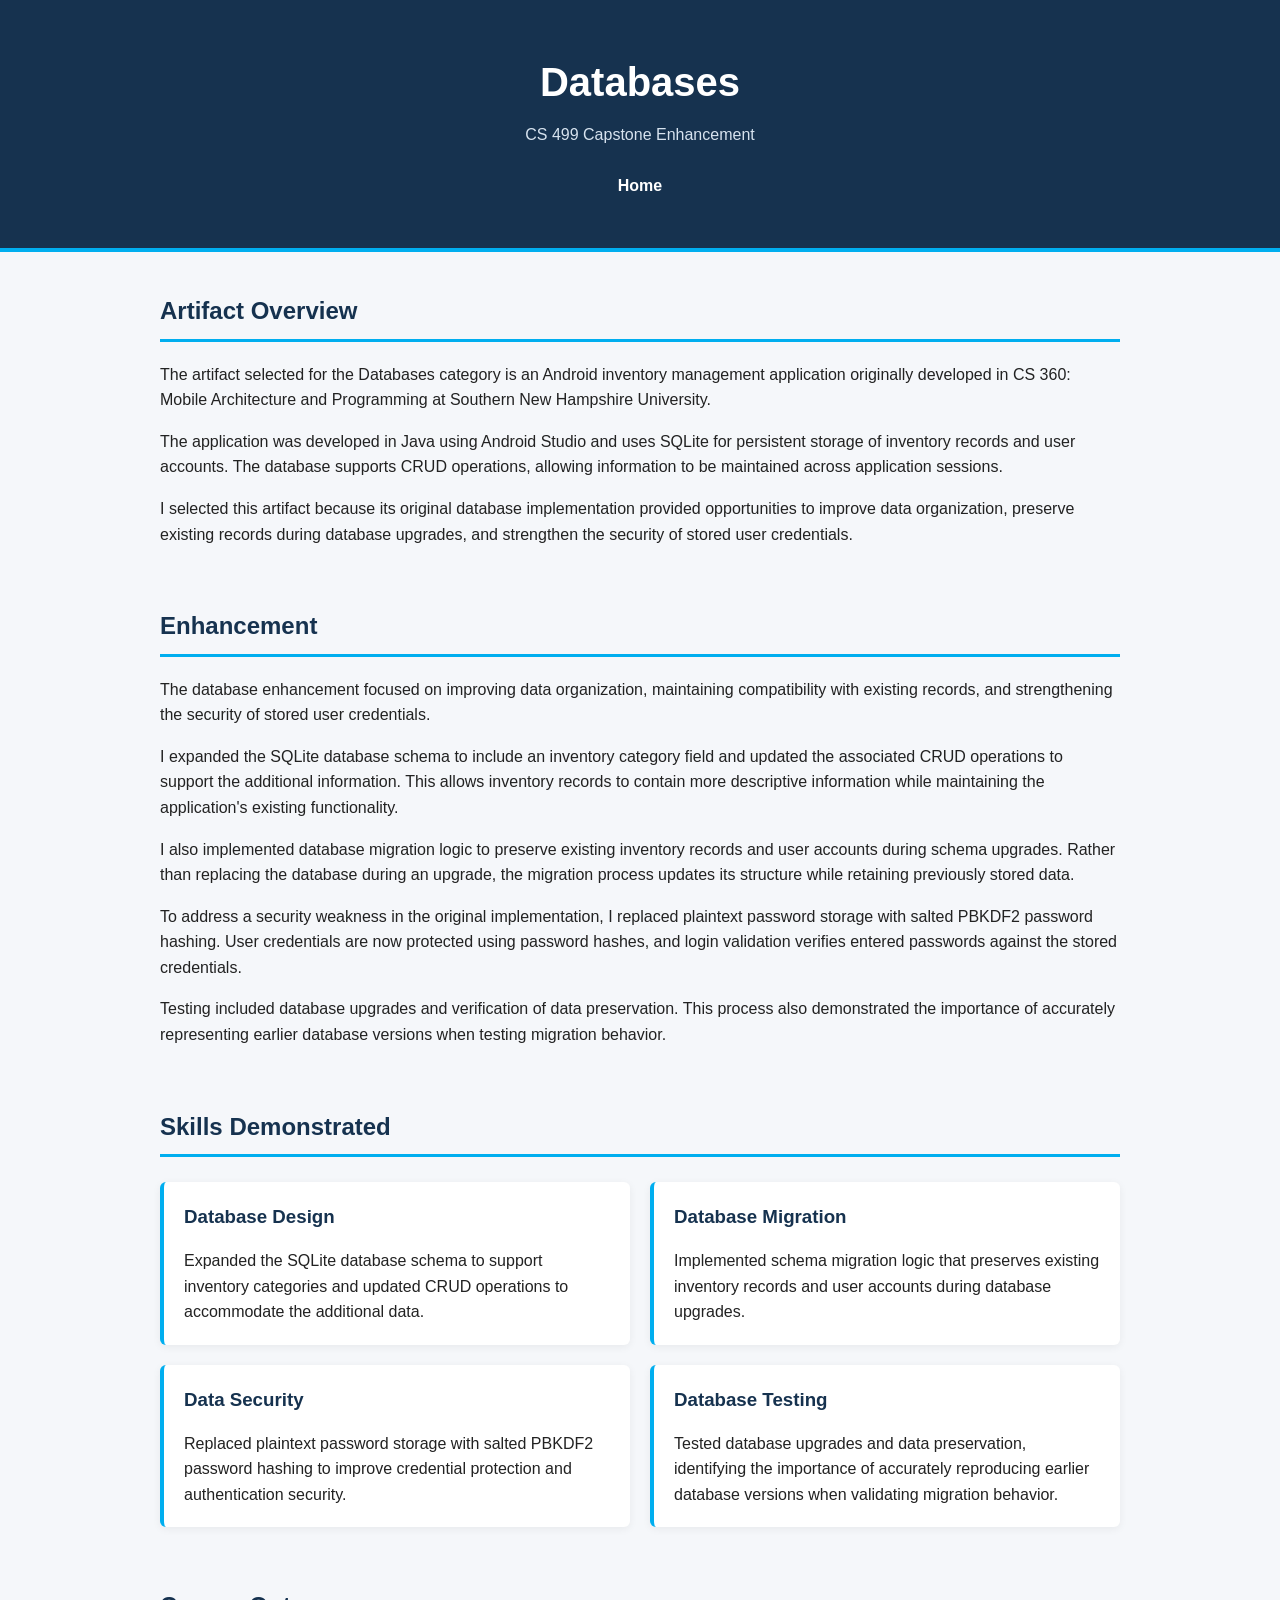
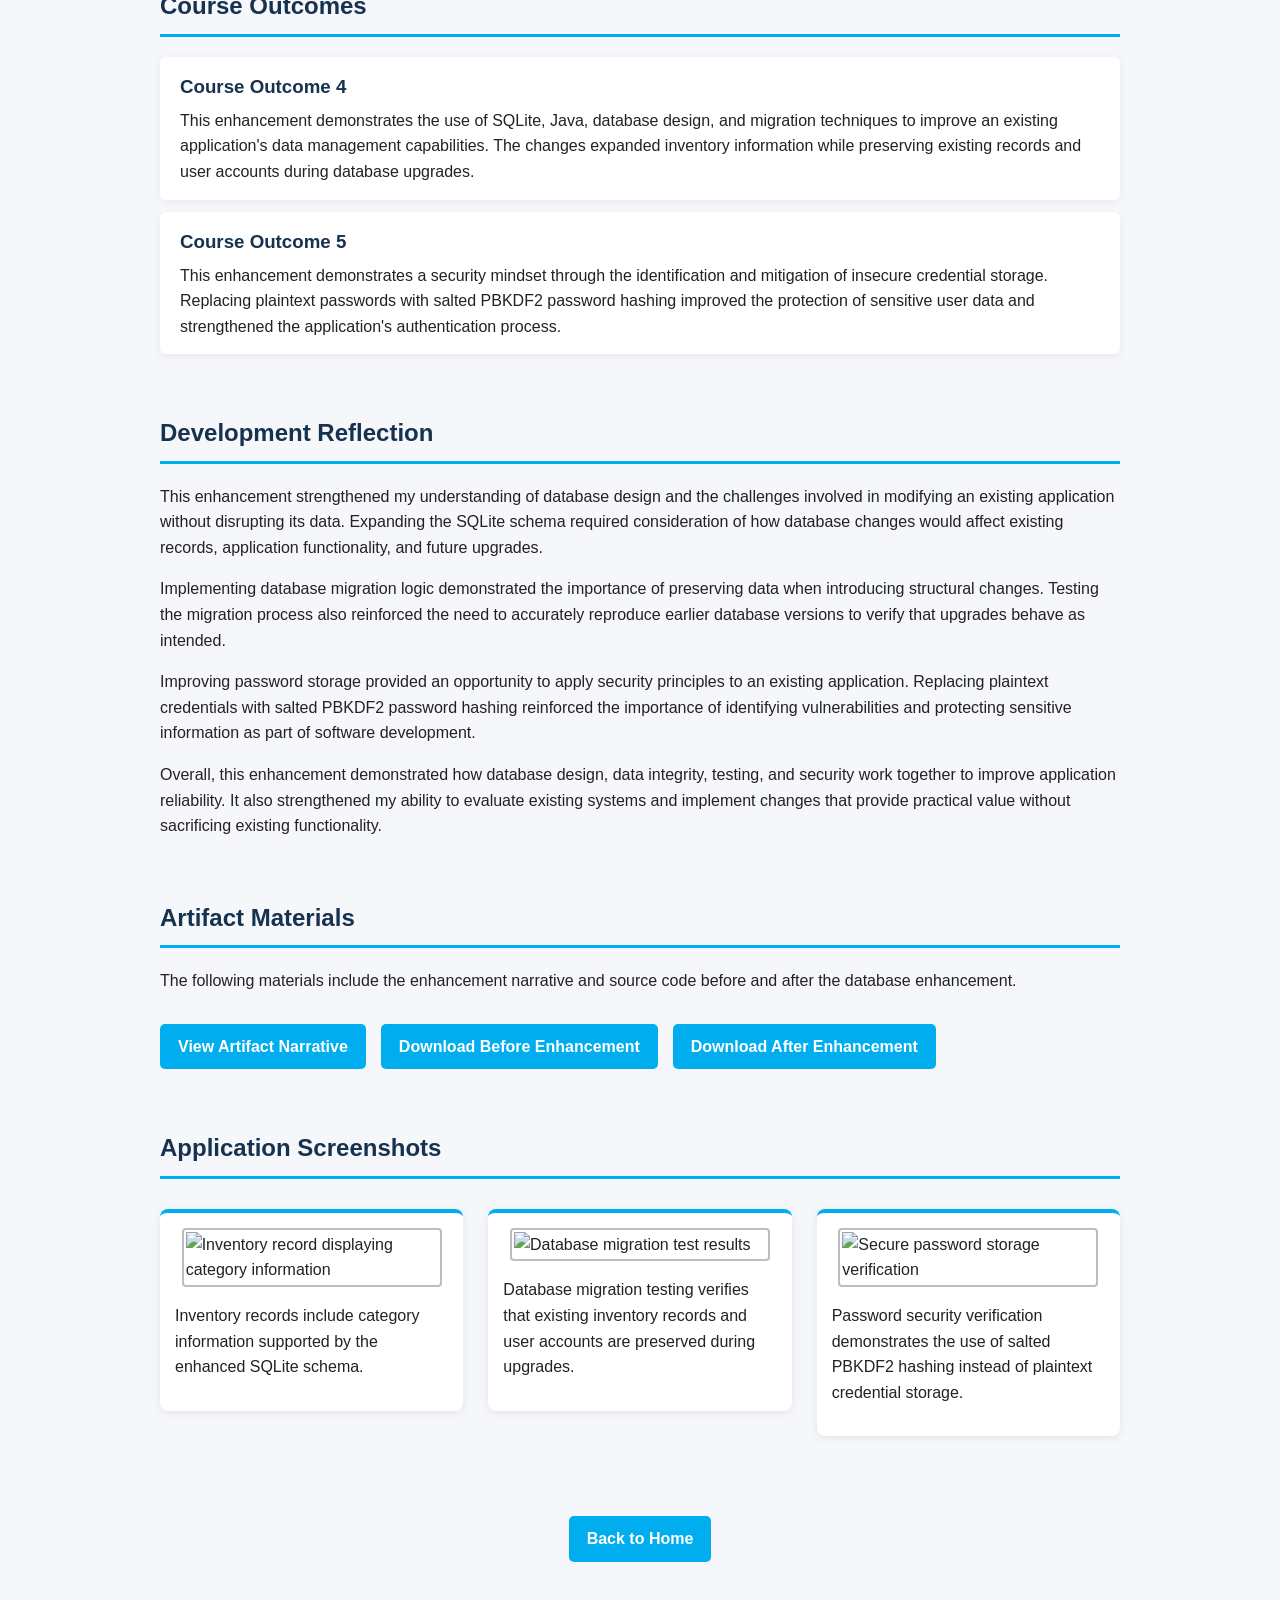
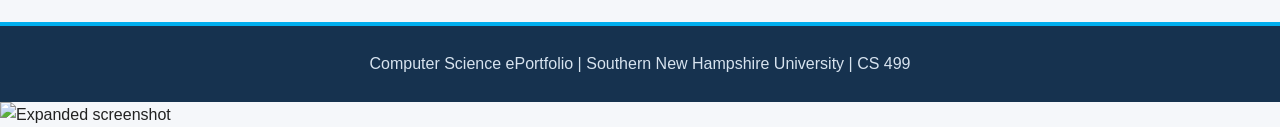
==== databases.html @ 0146b5b2 "Add files via upload" ====
<!DOCTYPE html>
<html lang="en">
<head>
    <meta charset="UTF-8">
    <meta name="viewport" content="width=device-width, initial-scale=1.0">

    <title>Databases | Computer Science ePortfolio</title>

    <link rel="stylesheet" href="css/style.css">
</head>

<body>

    <header class="site-header">
        <div class="header-content">
            <h1>Databases</h1>
            <p>CS 499 Capstone Enhancement</p>

            <nav>
                <a href="index.html">Home</a>
            </nav>
        </div>
    </header>
    <main>
        <section id="overview">
            <h2>Artifact Overview</h2>
            <p>
                The artifact selected for the Databases category is an
                Android inventory management application originally developed
                in CS 360: Mobile Architecture and Programming at Southern
                New Hampshire University.
            </p>
            <p>
                The application was developed in Java using Android Studio
                and uses SQLite for persistent storage of inventory records
                and user accounts. The database supports CRUD operations,
                allowing information to be maintained across application
                sessions.
            </p>
            <p>
                I selected this artifact because its original database
                implementation provided opportunities to improve data
                organization, preserve existing records during database
                upgrades, and strengthen the security of stored user
                credentials.
            </p>
        </section>
                
        <section id="enhancement">
            <h2>Enhancement</h2>

            <p>
                The database enhancement focused on improving data
                organization, maintaining compatibility with existing
                records, and strengthening the security of stored
                user credentials.
            </p>

            <p>
                I expanded the SQLite database schema to include an
                inventory category field and updated the associated
                CRUD operations to support the additional information.
                This allows inventory records to contain more
                descriptive information while maintaining the
                application's existing functionality.
            </p>

            <p>
                I also implemented database migration logic to preserve
                existing inventory records and user accounts during
                schema upgrades. Rather than replacing the database
                during an upgrade, the migration process updates its
                structure while retaining previously stored data.
            </p>

            <p>
                To address a security weakness in the original
                implementation, I replaced plaintext password storage
                with salted PBKDF2 password hashing. User credentials
                are now protected using password hashes, and login
                validation verifies entered passwords against the
                stored credentials.
            </p>

            <p>
                Testing included database upgrades and verification
                of data preservation. This process also demonstrated
                the importance of accurately representing earlier
                database versions when testing migration behavior.
            </p>
        </section>
      
        <section id="skills">
            <h2>Skills Demonstrated</h2>

            <div class="skills-grid">

                <div class="skill-item">
                    <h3>Database Design</h3>
                    <p>
                        Expanded the SQLite database schema to support
                        inventory categories and updated CRUD operations
                        to accommodate the additional data.
                    </p>
                </div>

                <div class="skill-item">
                    <h3>Database Migration</h3>
                    <p>
                        Implemented schema migration logic that preserves
                        existing inventory records and user accounts
                        during database upgrades.
                    </p>
                </div>

                <div class="skill-item">
                    <h3>Data Security</h3>
                    <p>
                        Replaced plaintext password storage with salted
                        PBKDF2 password hashing to improve credential
                        protection and authentication security.
                    </p>
                </div>

                <div class="skill-item">
                    <h3>Database Testing</h3>
                    <p>
                        Tested database upgrades and data preservation,
                        identifying the importance of accurately
                        reproducing earlier database versions when
                        validating migration behavior.
                    </p>
                </div>

            </div>
        </section>

        <section id="outcomes">
            <h2>Course Outcomes</h2>

            <div class="outcome">
                <h3>Course Outcome 4</h3>
                <p>
                    This enhancement demonstrates the use of SQLite,
                    Java, database design, and migration techniques
                    to improve an existing application's data management
                    capabilities. The changes expanded inventory
                    information while preserving existing records
                    and user accounts during database upgrades.
                </p>
            </div>

            <div class="outcome">
                <h3>Course Outcome 5</h3>
                <p>
                    This enhancement demonstrates a security mindset
                    through the identification and mitigation of
                    insecure credential storage. Replacing plaintext
                    passwords with salted PBKDF2 password hashing
                    improved the protection of sensitive user data
                    and strengthened the application's authentication
                    process.
                </p>
            </div>
        </section>
        
        <section id="reflection">
            <h2>Development Reflection</h2>

            <p>
                This enhancement strengthened my understanding of
                database design and the challenges involved in modifying
                an existing application without disrupting its data.
                Expanding the SQLite schema required consideration of
                how database changes would affect existing records,
                application functionality, and future upgrades.
            </p>

            <p>
                Implementing database migration logic demonstrated the
                importance of preserving data when introducing structural
                changes. Testing the migration process also reinforced
                the need to accurately reproduce earlier database
                versions to verify that upgrades behave as intended.
            </p>

            <p>
                Improving password storage provided an opportunity to
                apply security principles to an existing application.
                Replacing plaintext credentials with salted PBKDF2
                password hashing reinforced the importance of
                identifying vulnerabilities and protecting sensitive
                information as part of software development.
            </p>

            <p>
                Overall, this enhancement demonstrated how database
                design, data integrity, testing, and security work
                together to improve application reliability. It also
                strengthened my ability to evaluate existing systems
                and implement changes that provide practical value
                without sacrificing existing functionality.
            </p>
        </section>        
        
        <section id="artifact">
            <h2>Artifact Materials</h2>

            <p>
                The following materials include the enhancement narrative
                and source code before and after the database enhancement.
            </p>

            <div class="artifact-links">
                <a href="documents/databases_narrative.pdf"
                class="button" target="_blank">
                    View Artifact Narrative
                </a>

                <a href="artifacts/inventory_algorithms_data_structures.zip"
                class="button" download>
                    Download Before Enhancement
                </a>

                <a href="artifacts/inventory_databases.zip"
                class="button" download>
                    Download After Enhancement
                </a>
            </div>
        </section>        
        
        <section id="screenshots">
            <h2>Application Screenshots</h2>

            <div class="screenshot-grid">

                <div class="screenshot-card">
                    <img src="images/inventory_category.png"
                        alt="Inventory record displaying category information">
                    <p>
                        Inventory records include category information
                        supported by the enhanced SQLite schema.
                    </p>
                </div>

                <div class="screenshot-card">
                    <img src="images/database_migration.png"
                        alt="Database migration test results">
                    <p>
                        Database migration testing verifies that existing
                        inventory records and user accounts are preserved
                        during upgrades.
                    </p>
                </div>

                <div class="screenshot-card">
                    <img src="images/password_security.png"
                        alt="Secure password storage verification">
                    <p>
                        Password security verification demonstrates
                        the use of salted PBKDF2 hashing instead
                        of plaintext credential storage.
                    </p>
                </div>

            </div>
        </section>
        
        <section class="portfolio-return">
            <a href="index.html" class="button">Back to Home</a>
        </section>
    </main>

    <footer>
        <p>
            Computer Science ePortfolio |
            Southern New Hampshire University |
            CS 499
        </p>
    </footer>

    <div id="lightbox" class="lightbox">
        <img id="lightbox-image" src="" alt="Expanded screenshot">
    </div>

<script>
    const lightbox = document.getElementById("lightbox");
    const lightboxImage = document.getElementById("lightbox-image");

    document.querySelectorAll(".screenshot-card img").forEach(img => {
        img.addEventListener("click", () => {
            lightboxImage.src = img.src;
            lightboxImage.alt = img.alt;
            lightbox.classList.add("active");
        });
    });

    lightbox.addEventListener("click", () => {
        lightbox.classList.remove("active");
        lightboxImage.src = "";
    });

    document.addEventListener("keydown", event => {
        if (event.key === "Escape") {
            lightbox.classList.remove("active");
            lightboxImage.src = "";
        }
    });
</script>
</body>
</html>
---- css/style.css ----
* {
    box-sizing: border-box;
}

html {
    scroll-behavior: smooth;
}

body {
    margin: 0;
    font-family: Arial, Helvetica, sans-serif;
    line-height: 1.6;
    color: #222;
    background-color: #f5f7fa;
}


/* ================================
   Header
   ================================ */

.site-header {
    background-color: #16324f;
    color: white;
    padding: 50px 20px;
    text-align: center;
    border-bottom: 4px solid #00AEEF;
}

.header-content {
    max-width: 1000px;
    margin: 0 auto;
}

.site-header h1 {
    margin: 0;
    font-size: 2.5rem;
}

.site-header p {
    margin: 8px 0 25px;
    color: #d7e3ef;
}


/* ================================
   Navigation
   ================================ */

nav {
    display: flex;
    justify-content: center;
    gap: 30px;
    flex-wrap: wrap;
}

nav a {
    color: white;
    text-decoration: none;
    font-weight: bold;
    transition: color 0.2s ease;
}

nav a:hover {
    color: #00AEEF;
}


/* ================================
   Main Content
   ================================ */

main {
    max-width: 1000px;
    margin: 40px auto;
    padding: 0 20px;
}

section {
    margin-bottom: 60px;
    scroll-margin-top: 20px;
}

section h2 {
    color: #16324f;
    border-bottom: 3px solid #00AEEF;
    padding-bottom: 8px;
    margin-bottom: 20px;
}


/* ================================
   Enhancement Cards
   ================================ */

.enhancement-grid {
    display: grid;
    grid-template-columns: repeat(3, 1fr);
    gap: 20px;
    margin-top: 25px;
}

.enhancement-card {
    background-color: white;
    padding: 25px;
    border-radius: 8px;
    border-top: 4px solid #00AEEF;
    box-shadow: 0 2px 8px rgba(0, 0, 0, 0.08);
    transition:
        transform 0.2s ease,
        box-shadow 0.2s ease;
}

.enhancement-card:hover {
    transform: translateY(-4px);
    box-shadow: 0 6px 16px rgba(0, 0, 0, 0.12);
}

.enhancement-card h3 {
    margin-top: 0;
    color: #16324f;
}

.enhancement-card p {
    margin-bottom: 0;
}


/* ================================
   Links
   ================================ */

main a {
    color: #007fae;
    text-decoration: none;
}

main a:hover {
    color: #00AEEF;
    text-decoration: underline;
}


/* ================================
   Buttons
   ================================ */

.button {
    display: inline-block;
    background-color: #00AEEF;
    color: #ffffff;
    padding: 10px 18px;
    margin-top: 10px;
    border-radius: 5px;
    text-decoration: none;
    font-weight: bold;
    transition:
        background-color 0.2s ease,
        transform 0.2s ease;
}

.button:hover {
    background-color: #008fc4;
    color: #ffffff;
    text-decoration: none;
    transform: translateY(-2px);
}


/* ================================
   Footer
   ================================ */

footer {
    background-color: #16324f;
    color: #d7e3ef;
    text-align: center;
    padding: 25px 20px;
    margin-top: 60px;
    border-top: 4px solid #00AEEF;
}

footer p {
    margin: 0;
}


/* ================================
   Mobile / Responsive Layout
   ================================ */

@media (max-width: 750px) {

    .site-header {
        padding: 35px 20px;
    }

    .site-header h1 {
        font-size: 2rem;
    }

    nav {
        gap: 15px;
    }

    .enhancement-grid {
        grid-template-columns: 1fr;
    }

    main {
        margin-top: 30px;
    }
}

/* ================================
   Artifact Page
   ================================ */

.skills-grid {
    display: grid;
    grid-template-columns: repeat(2, 1fr);
    gap: 20px;
    margin-top: 25px;
}

.skill-item {
    background-color: white;
    padding: 20px;
    border-left: 4px solid #00AEEF;
    border-radius: 6px;
    box-shadow: 0 2px 8px rgba(0, 0, 0, 0.06);
}

.skill-item h3 {
    color: #16324f;
    margin-top: 0;
    margin-bottom: 8px;
}

.skill-item p {
    margin-bottom: 0;
}

.outcome {
    background-color: white;
    padding: 15px 20px;
    margin-bottom: 12px;
    border-radius: 6px;
    box-shadow: 0 2px 8px rgba(0, 0, 0, 0.06);
}

.outcome h3 {
    color: #16324f;
    margin: 0 0 6px;
}

.outcome p {
    margin: 0;
}

.artifact-links {
    display: flex;
    gap: 15px;
    flex-wrap: wrap;
    margin-top: 20px;
}

.portfolio-return {
    text-align: center;
    margin-top: 70px;
}

@media (max-width: 750px) {

    .skills-grid {
        grid-template-columns: 1fr;
    }
}

/* ================================
   Application Screenshots
   ================================ */

.screenshot-grid {
    display: grid;
    grid-template-columns: repeat(3, minmax(0, 1fr));
    gap: 25px;
    margin-top: 30px;
    align-items: start;
}

.screenshot-card {
    margin: 0;
    background-color: white;
    padding: 15px;
    border-radius: 8px;
    border-top: 4px solid #00AEEF;
    box-shadow: 0 2px 8px rgba(0, 0, 0, 0.08);
}

.screenshot-card img {
    display: block;
    width: 100%;
    max-width: 260px;
    height: auto;
    margin: 0 auto;

    border: 2px solid #b8bec5;
    padding: 2px;
    background-color: #ffffff;
    border-radius: 4px;
}

.screenshot-card figcaption {
    padding: 15px 5px 5px;
    font-size: 0.95rem;
    line-height: 1.5;
}

.screenshot-card figcaption strong {
    display: block;
    color: #16324f;
    font-size: 1.05rem;
    margin-bottom: 5px;
}

@media (max-width: 750px) {
    .screenshot-grid {
        grid-template-columns: 1fr;
    }

    .screenshot-card {
        max-width: 450px;
        margin-left: auto;
        margin-right: auto;
    }

    .screenshot-card img {
        max-width: 300px;
    }
}
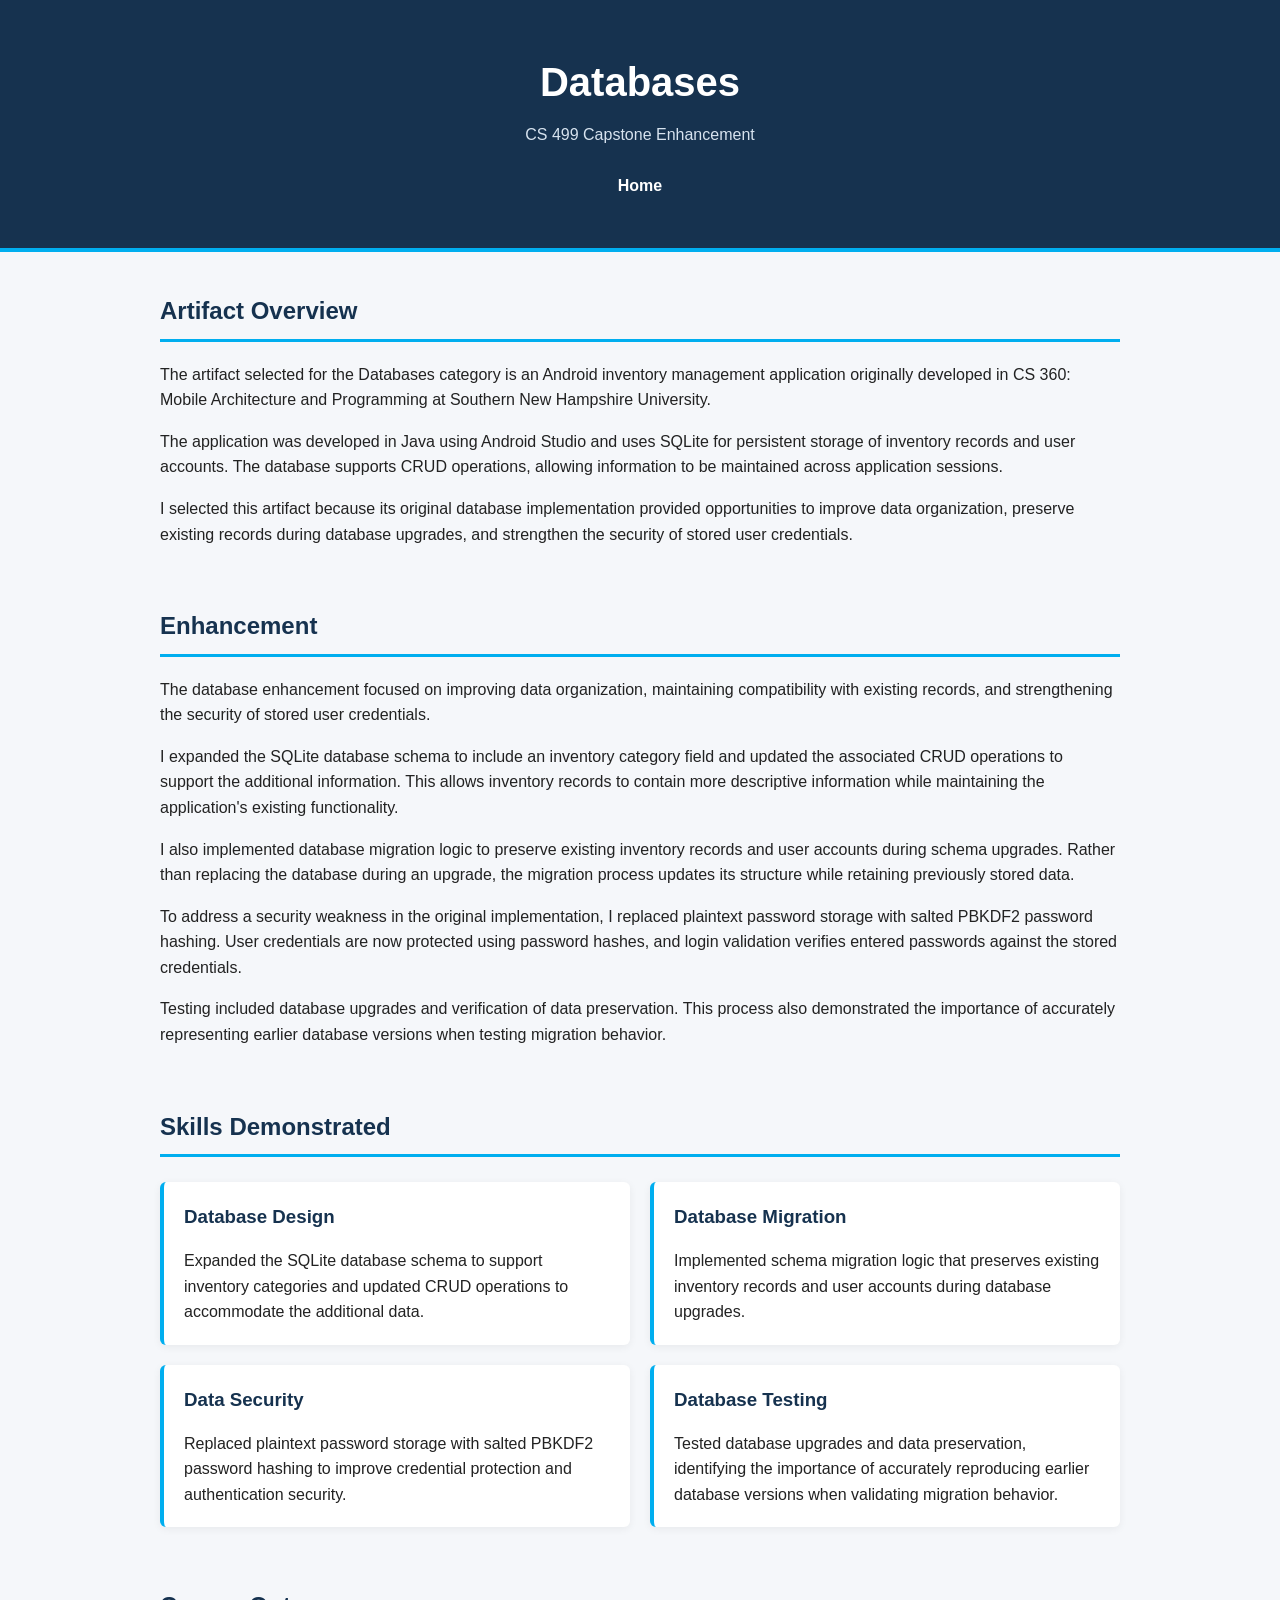
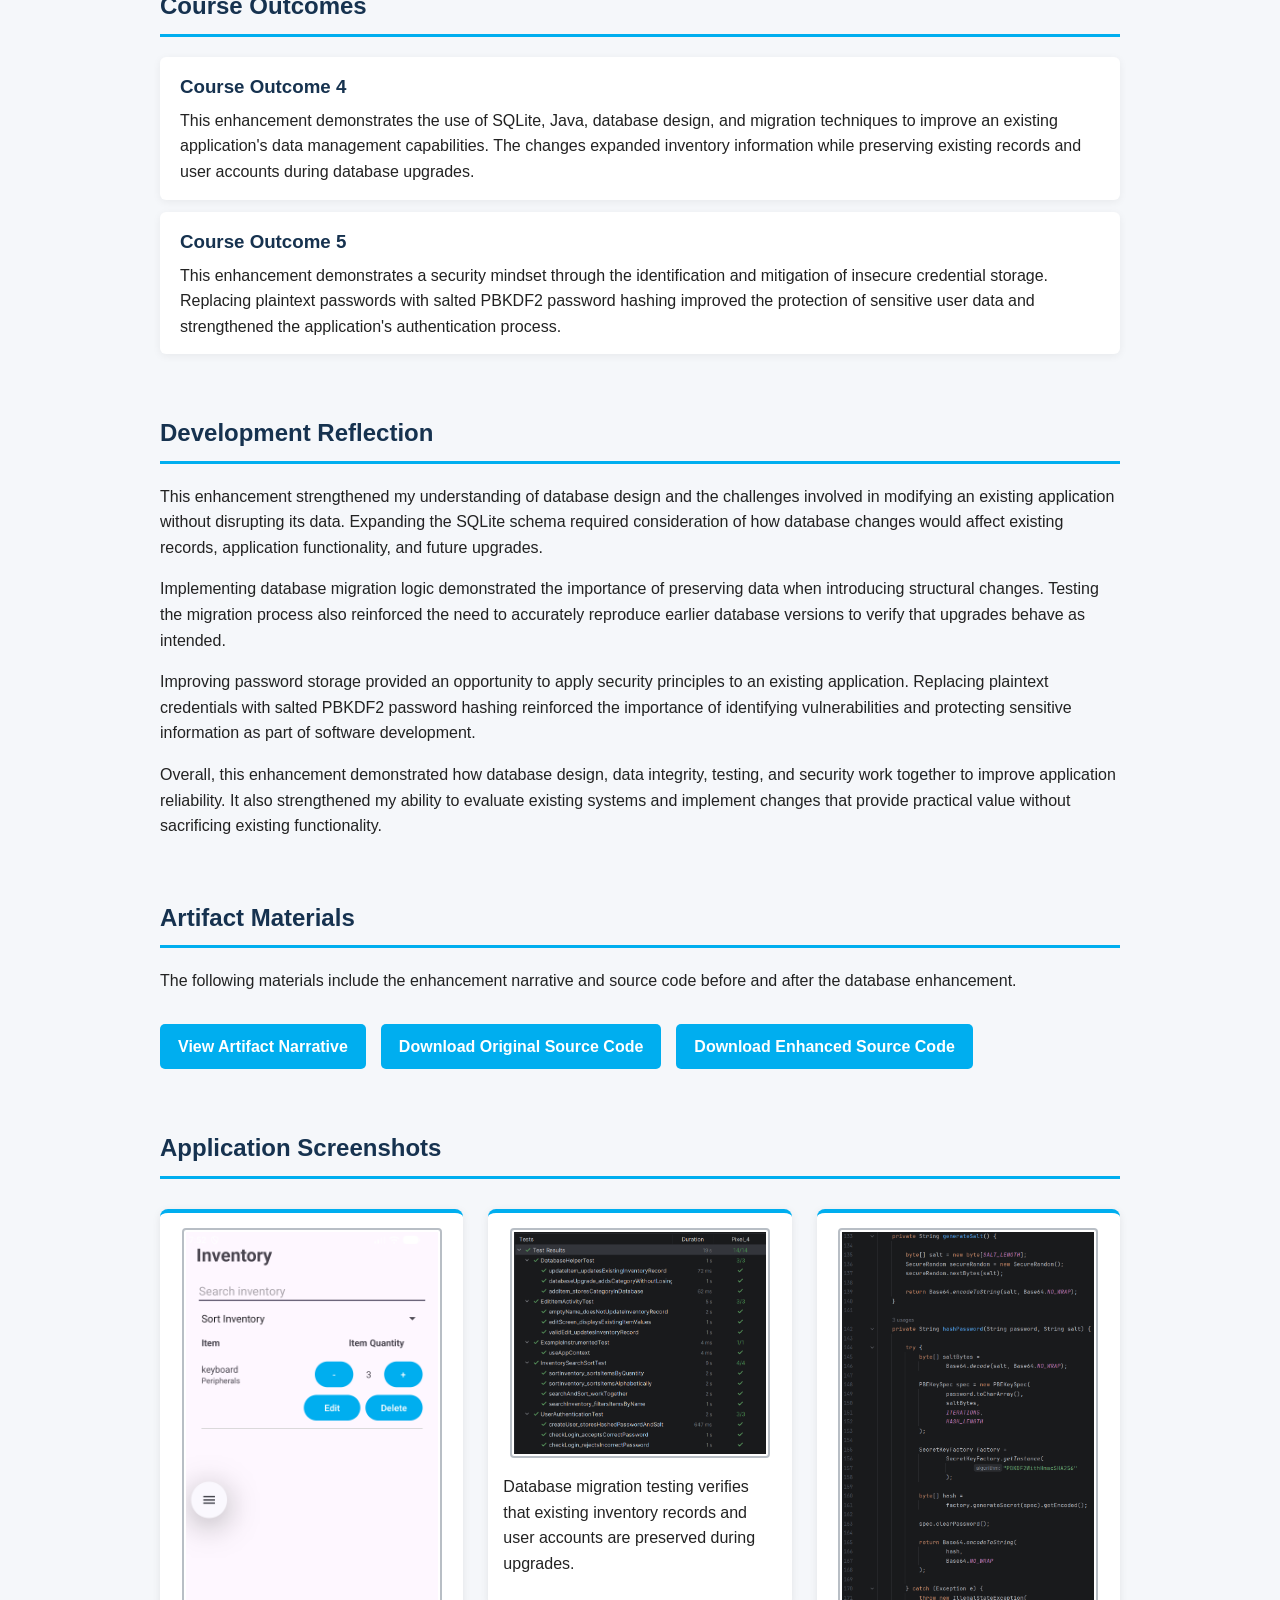
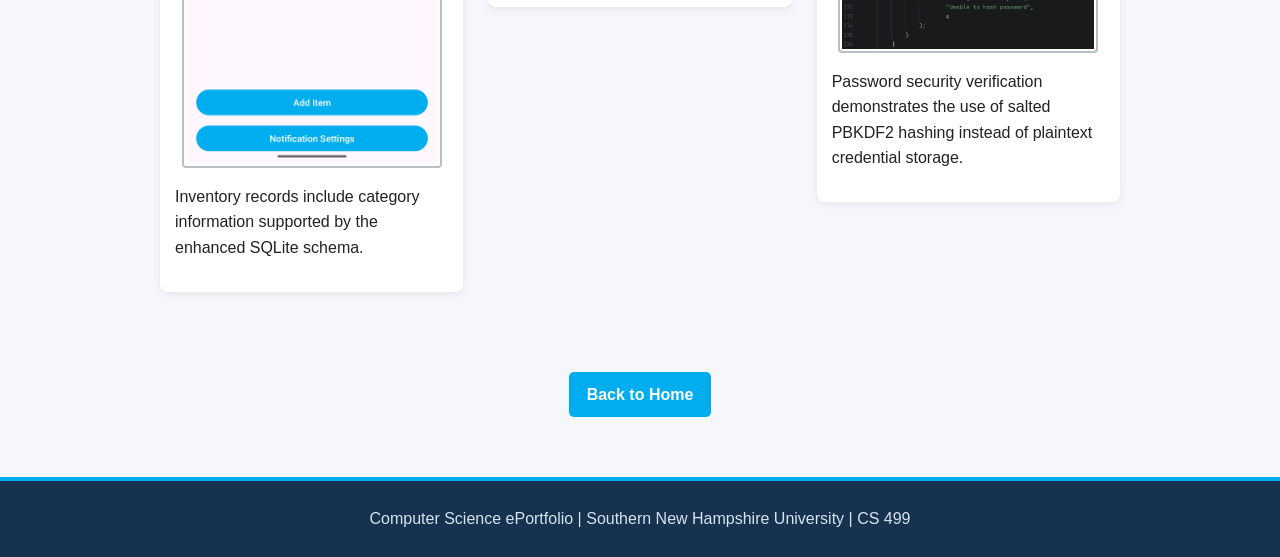
==== commit 34ca9b9a: "Update databases.html Changed source code download buttons to be more consistent with rest of site." ====
--- a/databases.html
+++ b/databases.html
@@ -217,15 +217,8 @@
                     View Artifact Narrative
                 </a>
 
-                <a href="artifacts/inventory_algorithms_data_structures.zip"
-                class="button" download>
-                    Download Before Enhancement
-                </a>
-
-                <a href="artifacts/inventory_databases.zip"
-                class="button" download>
-                    Download After Enhancement
-                </a>
+                <a href="artifacts/inventory_algorithms_data_structures.zip" class="button" download>Download Original Source Code</a>
+                <a href="artifacts/inventory_databases.zip" class="button" download>Download Enhanced Source Code</a>
             </div>
         </section>        
         
--- a/css/style.css
+++ b/css/style.css
@@ -1,341 +1,389 @@
-* {
-    box-sizing: border-box;
-}
-
-html {
-    scroll-behavior: smooth;
-}
-
-body {
-    margin: 0;
-    font-family: Arial, Helvetica, sans-serif;
-    line-height: 1.6;
-    color: #222;
-    background-color: #f5f7fa;
-}
-
-
-/* ================================
-   Header
-   ================================ */
-
-.site-header {
-    background-color: #16324f;
-    color: white;
-    padding: 50px 20px;
-    text-align: center;
-    border-bottom: 4px solid #00AEEF;
-}
-
-.header-content {
-    max-width: 1000px;
-    margin: 0 auto;
-}
-
-.site-header h1 {
-    margin: 0;
-    font-size: 2.5rem;
-}
-
-.site-header p {
-    margin: 8px 0 25px;
-    color: #d7e3ef;
-}
-
-
-/* ================================
-   Navigation
-   ================================ */
-
-nav {
-    display: flex;
-    justify-content: center;
-    gap: 30px;
-    flex-wrap: wrap;
-}
-
-nav a {
-    color: white;
-    text-decoration: none;
-    font-weight: bold;
-    transition: color 0.2s ease;
-}
-
-nav a:hover {
-    color: #00AEEF;
-}
-
-
-/* ================================
-   Main Content
-   ================================ */
-
-main {
-    max-width: 1000px;
-    margin: 40px auto;
-    padding: 0 20px;
-}
-
-section {
-    margin-bottom: 60px;
-    scroll-margin-top: 20px;
-}
-
-section h2 {
-    color: #16324f;
-    border-bottom: 3px solid #00AEEF;
-    padding-bottom: 8px;
-    margin-bottom: 20px;
-}
-
-
-/* ================================
-   Enhancement Cards
-   ================================ */
-
-.enhancement-grid {
-    display: grid;
-    grid-template-columns: repeat(3, 1fr);
-    gap: 20px;
-    margin-top: 25px;
-}
-
-.enhancement-card {
-    background-color: white;
-    padding: 25px;
-    border-radius: 8px;
-    border-top: 4px solid #00AEEF;
-    box-shadow: 0 2px 8px rgba(0, 0, 0, 0.08);
-    transition:
-        transform 0.2s ease,
-        box-shadow 0.2s ease;
-}
-
-.enhancement-card:hover {
-    transform: translateY(-4px);
-    box-shadow: 0 6px 16px rgba(0, 0, 0, 0.12);
-}
-
-.enhancement-card h3 {
-    margin-top: 0;
-    color: #16324f;
-}
-
-.enhancement-card p {
-    margin-bottom: 0;
-}
-
-
-/* ================================
-   Links
-   ================================ */
-
-main a {
-    color: #007fae;
-    text-decoration: none;
-}
-
-main a:hover {
-    color: #00AEEF;
-    text-decoration: underline;
-}
-
-
-/* ================================
-   Buttons
-   ================================ */
-
-.button {
-    display: inline-block;
-    background-color: #00AEEF;
-    color: #ffffff;
-    padding: 10px 18px;
-    margin-top: 10px;
-    border-radius: 5px;
-    text-decoration: none;
-    font-weight: bold;
-    transition:
-        background-color 0.2s ease,
-        transform 0.2s ease;
-}
-
-.button:hover {
-    background-color: #008fc4;
-    color: #ffffff;
-    text-decoration: none;
-    transform: translateY(-2px);
-}
-
-
-/* ================================
-   Footer
-   ================================ */
-
-footer {
-    background-color: #16324f;
-    color: #d7e3ef;
-    text-align: center;
-    padding: 25px 20px;
-    margin-top: 60px;
-    border-top: 4px solid #00AEEF;
-}
-
-footer p {
-    margin: 0;
-}
-
-
-/* ================================
-   Mobile / Responsive Layout
-   ================================ */
-
-@media (max-width: 750px) {
-
-    .site-header {
-        padding: 35px 20px;
-    }
-
-    .site-header h1 {
-        font-size: 2rem;
-    }
-
-    nav {
-        gap: 15px;
-    }
-
-    .enhancement-grid {
-        grid-template-columns: 1fr;
-    }
-
-    main {
-        margin-top: 30px;
-    }
-}
-
-/* ================================
-   Artifact Page
-   ================================ */
-
-.skills-grid {
-    display: grid;
-    grid-template-columns: repeat(2, 1fr);
-    gap: 20px;
-    margin-top: 25px;
-}
-
-.skill-item {
-    background-color: white;
-    padding: 20px;
-    border-left: 4px solid #00AEEF;
-    border-radius: 6px;
-    box-shadow: 0 2px 8px rgba(0, 0, 0, 0.06);
-}
-
-.skill-item h3 {
-    color: #16324f;
-    margin-top: 0;
-    margin-bottom: 8px;
-}
-
-.skill-item p {
-    margin-bottom: 0;
-}
-
-.outcome {
-    background-color: white;
-    padding: 15px 20px;
-    margin-bottom: 12px;
-    border-radius: 6px;
-    box-shadow: 0 2px 8px rgba(0, 0, 0, 0.06);
-}
-
-.outcome h3 {
-    color: #16324f;
-    margin: 0 0 6px;
-}
-
-.outcome p {
-    margin: 0;
-}
-
-.artifact-links {
-    display: flex;
-    gap: 15px;
-    flex-wrap: wrap;
-    margin-top: 20px;
-}
-
-.portfolio-return {
-    text-align: center;
-    margin-top: 70px;
-}
-
-@media (max-width: 750px) {
-
-    .skills-grid {
-        grid-template-columns: 1fr;
-    }
-}
-
-/* ================================
-   Application Screenshots
-   ================================ */
-
-.screenshot-grid {
-    display: grid;
-    grid-template-columns: repeat(3, minmax(0, 1fr));
-    gap: 25px;
-    margin-top: 30px;
-    align-items: start;
-}
-
-.screenshot-card {
-    margin: 0;
-    background-color: white;
-    padding: 15px;
-    border-radius: 8px;
-    border-top: 4px solid #00AEEF;
-    box-shadow: 0 2px 8px rgba(0, 0, 0, 0.08);
-}
-
-.screenshot-card img {
-    display: block;
-    width: 100%;
-    max-width: 260px;
-    height: auto;
-    margin: 0 auto;
-
-    border: 2px solid #b8bec5;
-    padding: 2px;
-    background-color: #ffffff;
-    border-radius: 4px;
-}
-
-.screenshot-card figcaption {
-    padding: 15px 5px 5px;
-    font-size: 0.95rem;
-    line-height: 1.5;
-}
-
-.screenshot-card figcaption strong {
-    display: block;
-    color: #16324f;
-    font-size: 1.05rem;
-    margin-bottom: 5px;
-}
-
-@media (max-width: 750px) {
-    .screenshot-grid {
-        grid-template-columns: 1fr;
-    }
-
-    .screenshot-card {
-        max-width: 450px;
-        margin-left: auto;
-        margin-right: auto;
-    }
-
-    .screenshot-card img {
-        max-width: 300px;
-    }
-}
+* {
+    box-sizing: border-box;
+}
+
+html {
+    scroll-behavior: smooth;
+}
+
+body {
+    margin: 0;
+    font-family: Arial, Helvetica, sans-serif;
+    line-height: 1.6;
+    color: #222;
+    background-color: #f5f7fa;
+}
+
+
+/* ================================
+   Header
+   ================================ */
+
+.site-header {
+    background-color: #16324f;
+    color: white;
+    padding: 50px 20px;
+    text-align: center;
+    border-bottom: 4px solid #00AEEF;
+}
+
+.header-content {
+    max-width: 1000px;
+    margin: 0 auto;
+}
+
+.site-header h1 {
+    margin: 0;
+    font-size: 2.5rem;
+}
+
+.site-header p {
+    margin: 8px 0 25px;
+    color: #d7e3ef;
+}
+
+
+/* ================================
+   Navigation
+   ================================ */
+
+nav {
+    display: flex;
+    justify-content: center;
+    gap: 30px;
+    flex-wrap: wrap;
+}
+
+nav a {
+    color: white;
+    text-decoration: none;
+    font-weight: bold;
+    transition: color 0.2s ease;
+}
+
+nav a:hover {
+    color: #00AEEF;
+}
+
+
+/* ================================
+   Main Content
+   ================================ */
+
+main {
+    max-width: 1000px;
+    margin: 40px auto;
+    padding: 0 20px;
+}
+
+section {
+    margin-bottom: 60px;
+    scroll-margin-top: 20px;
+}
+
+section h2 {
+    color: #16324f;
+    border-bottom: 3px solid #00AEEF;
+    padding-bottom: 8px;
+    margin-bottom: 20px;
+}
+
+
+/* ================================
+   Enhancement Cards
+   ================================ */
+
+.enhancement-grid {
+    display: grid;
+    grid-template-columns: repeat(3, 1fr);
+    gap: 20px;
+    margin-top: 25px;
+}
+
+.enhancement-card {
+    background-color: white;
+    padding: 25px;
+    border-radius: 8px;
+    border-top: 4px solid #00AEEF;
+    box-shadow: 0 2px 8px rgba(0, 0, 0, 0.08);
+    transition:
+        transform 0.2s ease,
+        box-shadow 0.2s ease;
+}
+
+.enhancement-card:hover {
+    transform: translateY(-4px);
+    box-shadow: 0 6px 16px rgba(0, 0, 0, 0.12);
+}
+
+.enhancement-card h3 {
+    margin-top: 0;
+    color: #16324f;
+}
+
+.enhancement-card p {
+    margin-bottom: 0;
+}
+
+
+/* ================================
+   Links
+   ================================ */
+
+main a {
+    color: #007fae;
+    text-decoration: none;
+}
+
+main a:hover {
+    color: #00AEEF;
+    text-decoration: underline;
+}
+
+
+/* ================================
+   Buttons
+   ================================ */
+
+.button {
+    display: inline-block;
+    background-color: #00AEEF;
+    color: #ffffff;
+    padding: 10px 18px;
+    margin-top: 10px;
+    border-radius: 5px;
+    text-decoration: none;
+    font-weight: bold;
+    transition:
+        background-color 0.2s ease,
+        transform 0.2s ease;
+}
+
+.button:hover {
+    background-color: #008fc4;
+    color: #ffffff;
+    text-decoration: none;
+    transform: translateY(-2px);
+}
+
+
+/* ================================
+   Footer
+   ================================ */
+
+footer {
+    background-color: #16324f;
+    color: #d7e3ef;
+    text-align: center;
+    padding: 25px 20px;
+    margin-top: 60px;
+    border-top: 4px solid #00AEEF;
+}
+
+footer p {
+    margin: 0;
+}
+
+
+/* ================================
+   Mobile / Responsive Layout
+   ================================ */
+
+@media (max-width: 750px) {
+
+    .site-header {
+        padding: 35px 20px;
+    }
+
+    .site-header h1 {
+        font-size: 2rem;
+    }
+
+    nav {
+        gap: 15px;
+    }
+
+    .enhancement-grid {
+        grid-template-columns: 1fr;
+    }
+
+    main {
+        margin-top: 30px;
+    }
+}
+
+/* ================================
+   Artifact Page
+   ================================ */
+
+.skills-grid {
+    display: grid;
+    grid-template-columns: repeat(2, 1fr);
+    gap: 20px;
+    margin-top: 25px;
+}
+
+.skill-item {
+    background-color: white;
+    padding: 20px;
+    border-left: 4px solid #00AEEF;
+    border-radius: 6px;
+    box-shadow: 0 2px 8px rgba(0, 0, 0, 0.06);
+}
+
+.skill-item h3 {
+    color: #16324f;
+    margin-top: 0;
+    margin-bottom: 8px;
+}
+
+.skill-item p {
+    margin-bottom: 0;
+}
+
+.outcome {
+    background-color: white;
+    padding: 15px 20px;
+    margin-bottom: 12px;
+    border-radius: 6px;
+    box-shadow: 0 2px 8px rgba(0, 0, 0, 0.06);
+}
+
+.outcome h3 {
+    color: #16324f;
+    margin: 0 0 6px;
+}
+
+.outcome p {
+    margin: 0;
+}
+
+.artifact-links {
+    display: flex;
+    gap: 15px;
+    flex-wrap: wrap;
+    margin-top: 20px;
+}
+
+.portfolio-return {
+    text-align: center;
+    margin-top: 70px;
+}
+
+@media (max-width: 750px) {
+
+    .skills-grid {
+        grid-template-columns: 1fr;
+    }
+}
+
+/* ================================
+   Application Screenshots
+   ================================ */
+
+.screenshot-grid {
+    display: grid;
+    grid-template-columns: repeat(3, minmax(0, 1fr));
+    gap: 25px;
+    margin-top: 30px;
+    align-items: start;
+}
+
+.screenshot-card {
+    margin: 0;
+    background-color: white;
+    padding: 15px;
+    border-radius: 8px;
+    border-top: 4px solid #00AEEF;
+    box-shadow: 0 2px 8px rgba(0, 0, 0, 0.08);
+}
+
+.screenshot-card img {
+    display: block;
+    width: 100%;
+    max-width: 260px;
+    height: auto;
+    margin: 0 auto;
+
+    border: 2px solid #b8bec5;
+    padding: 2px;
+    background-color: #ffffff;
+    border-radius: 4px;
+}
+
+.screenshot-card figcaption {
+    padding: 15px 5px 5px;
+    font-size: 0.95rem;
+    line-height: 1.5;
+}
+
+.screenshot-card figcaption strong {
+    display: block;
+    color: #16324f;
+    font-size: 1.05rem;
+    margin-bottom: 5px;
+}
+
+@media (max-width: 750px) {
+
+    .screenshot-grid {
+        grid-template-columns: 1fr;
+    }
+
+    .screenshot-card {
+        max-width: 450px;
+        margin-left: auto;
+        margin-right: auto;
+    }
+
+    .screenshot-card img {
+        max-width: 300px;
+    }
+}
+
+/* ================================
+   Code Review Video
+   ================================ */
+
+.video-container {
+    width: 100%;
+    max-width: 900px;
+    margin: 25px auto 0;
+    aspect-ratio: 16 / 9;
+}
+
+.video-container iframe {
+    display: block;
+    width: 100%;
+    height: 100%;
+    border: 1px solid #b8bec5;
+    border-radius: 6px;
+}
+
+/* Screenshot lightbox */
+.screenshot-card img {
+    cursor: zoom-in;
+}
+
+.lightbox {
+    display: none;
+    position: fixed;
+    inset: 0;
+    z-index: 9999;
+    background: rgba(0, 0, 0, 0.85);
+    align-items: center;
+    justify-content: center;
+    padding: 20px;
+}
+
+.lightbox.active {
+    display: flex;
+}
+
+.lightbox img {
+    max-width: 95%;
+    max-height: 90vh;
+    object-fit: contain;
+    border-radius: 6px;
+    cursor: zoom-out;
+}
